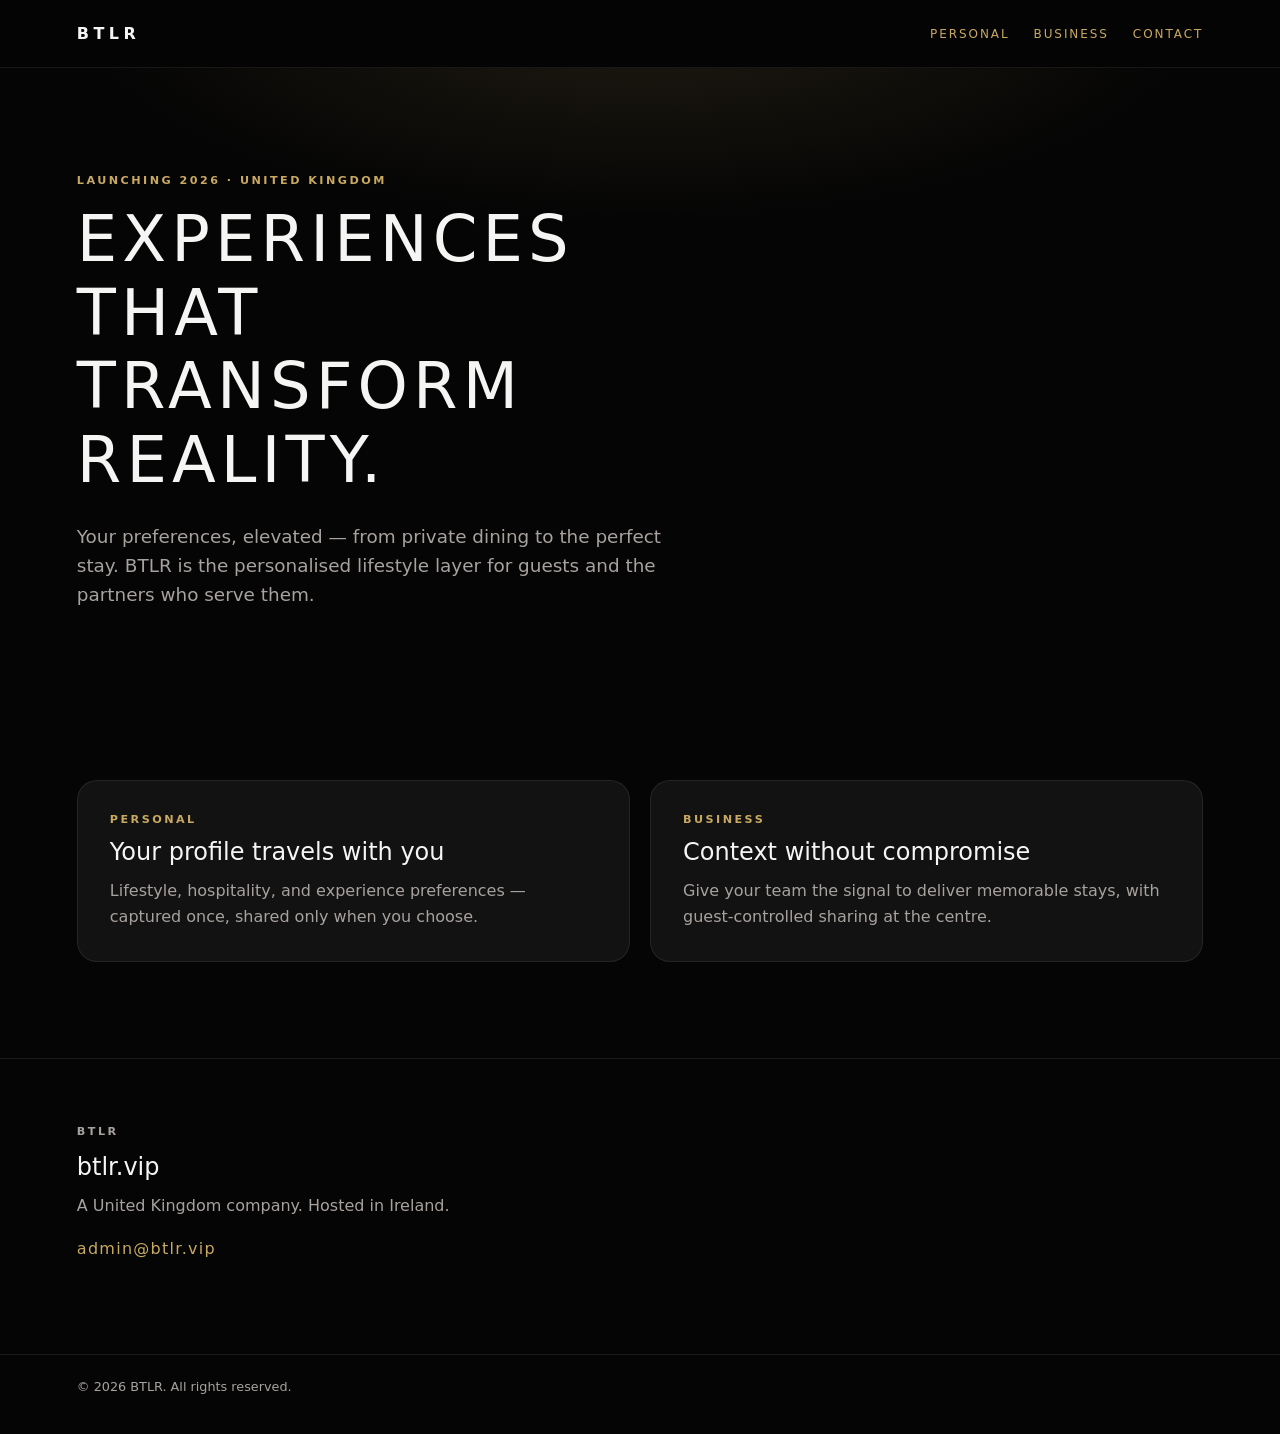
==== index.html @ 4a64e735 "Add BTLR public website for btlr.vip" ====
<!DOCTYPE html>
<html lang="en">
<head>
  <meta charset="UTF-8" />
  <meta name="viewport" content="width=device-width, initial-scale=1" />
  <title>BTLR — experiences that transform reality</title>
  <meta name="description" content="BTLR is a luxury lifestyle personalisation platform for guests and the hospitality partners who serve them." />
  <link rel="icon" href="/favicon.svg" type="image/svg+xml" />
  <link rel="stylesheet" href="/styles.css" />
</head>
<body>
  <header class="nav">
    <a class="logo" href="/">BTLR</a>
    <nav>
      <a href="#personal">Personal</a>
      <a href="#business">Business</a>
      <a href="#contact">Contact</a>
    </nav>
  </header>

  <main>
    <section class="hero">
      <p class="eyebrow">Launching 2026 · United Kingdom</p>
      <h1>Experiences that transform reality.</h1>
      <p class="lede">Your preferences, elevated — from private dining to the perfect stay. BTLR is the personalised lifestyle layer for guests and the partners who serve them.</p>
    </section>

    <section id="personal" class="grid">
      <article>
        <p class="eyebrow">Personal</p>
        <h2>Your profile travels with you</h2>
        <p>Lifestyle, hospitality, and experience preferences — captured once, shared only when you choose.</p>
      </article>
      <article id="business">
        <p class="eyebrow">Business</p>
        <h2>Context without compromise</h2>
        <p>Give your team the signal to deliver memorable stays, with guest-controlled sharing at the centre.</p>
      </article>
    </section>

    <section id="contact" class="contact">
      <p class="eyebrow">BTLR</p>
      <h2>btlr.vip</h2>
      <p>A United Kingdom company. Hosted in Ireland.</p>
      <a class="mail" href="mailto:admin@btlr.vip">admin@btlr.vip</a>
    </section>
  </main>

  <footer>
    <p>© 2026 BTLR. All rights reserved.</p>
  </footer>
</body>
</html>
---- styles.css ----
:root {
  --noir: #050505;
  --carbon: #0c0c0c;
  --mist: #f5f5f4;
  --silver: #a8a29e;
  --champagne: #c9a962;
  --border: rgba(255,255,255,0.08);
}
* { box-sizing: border-box; margin: 0; padding: 0; }
html, body { background: var(--noir); color: var(--mist); font-family: ui-sans-serif, system-ui, sans-serif; }
a { color: var(--champagne); text-decoration: none; }
.nav {
  display: flex; justify-content: space-between; align-items: center;
  padding: 1.5rem 6vw; border-bottom: 1px solid var(--border);
  position: sticky; top: 0; background: rgba(5,5,5,0.9); backdrop-filter: blur(12px);
}
.logo { letter-spacing: 0.28em; font-weight: 700; color: var(--mist); }
.nav nav { display: flex; gap: 1.5rem; font-size: 0.75rem; letter-spacing: 0.16em; text-transform: uppercase; }
.hero { min-height: 72vh; display: flex; flex-direction: column; justify-content: center; padding: 8vh 6vw; background: radial-gradient(ellipse 80% 60% at 50% -10%, rgba(201,169,98,0.14), transparent 55%); }
.eyebrow { color: var(--champagne); letter-spacing: 0.22em; text-transform: uppercase; font-size: 0.7rem; font-weight: 600; }
h1 { margin-top: 1rem; max-width: 16ch; font-weight: 300; letter-spacing: 0.08em; text-transform: uppercase; font-size: clamp(2rem, 6vw, 4rem); line-height: 1.15; }
.lede { margin-top: 1.5rem; max-width: 38rem; color: var(--silver); font-size: 1.15rem; font-weight: 300; line-height: 1.6; }
.grid { display: grid; gap: 1.25rem; padding: 4rem 6vw 6rem; grid-template-columns: repeat(auto-fit, minmax(260px, 1fr)); }
article { padding: 2rem; border: 1px solid var(--border); background: #121212; border-radius: 1.25rem; }
h2 { margin: 0.75rem 0 0.75rem; font-weight: 300; }
article p:last-child, .contact p { color: var(--silver); line-height: 1.6; }
.contact { padding: 4rem 6vw 6rem; border-top: 1px solid var(--border); }
.mail { display: inline-block; margin-top: 1.25rem; letter-spacing: 0.08em; }
footer { padding: 1.5rem 6vw 2.5rem; color: var(--silver); font-size: 0.8rem; border-top: 1px solid var(--border); }
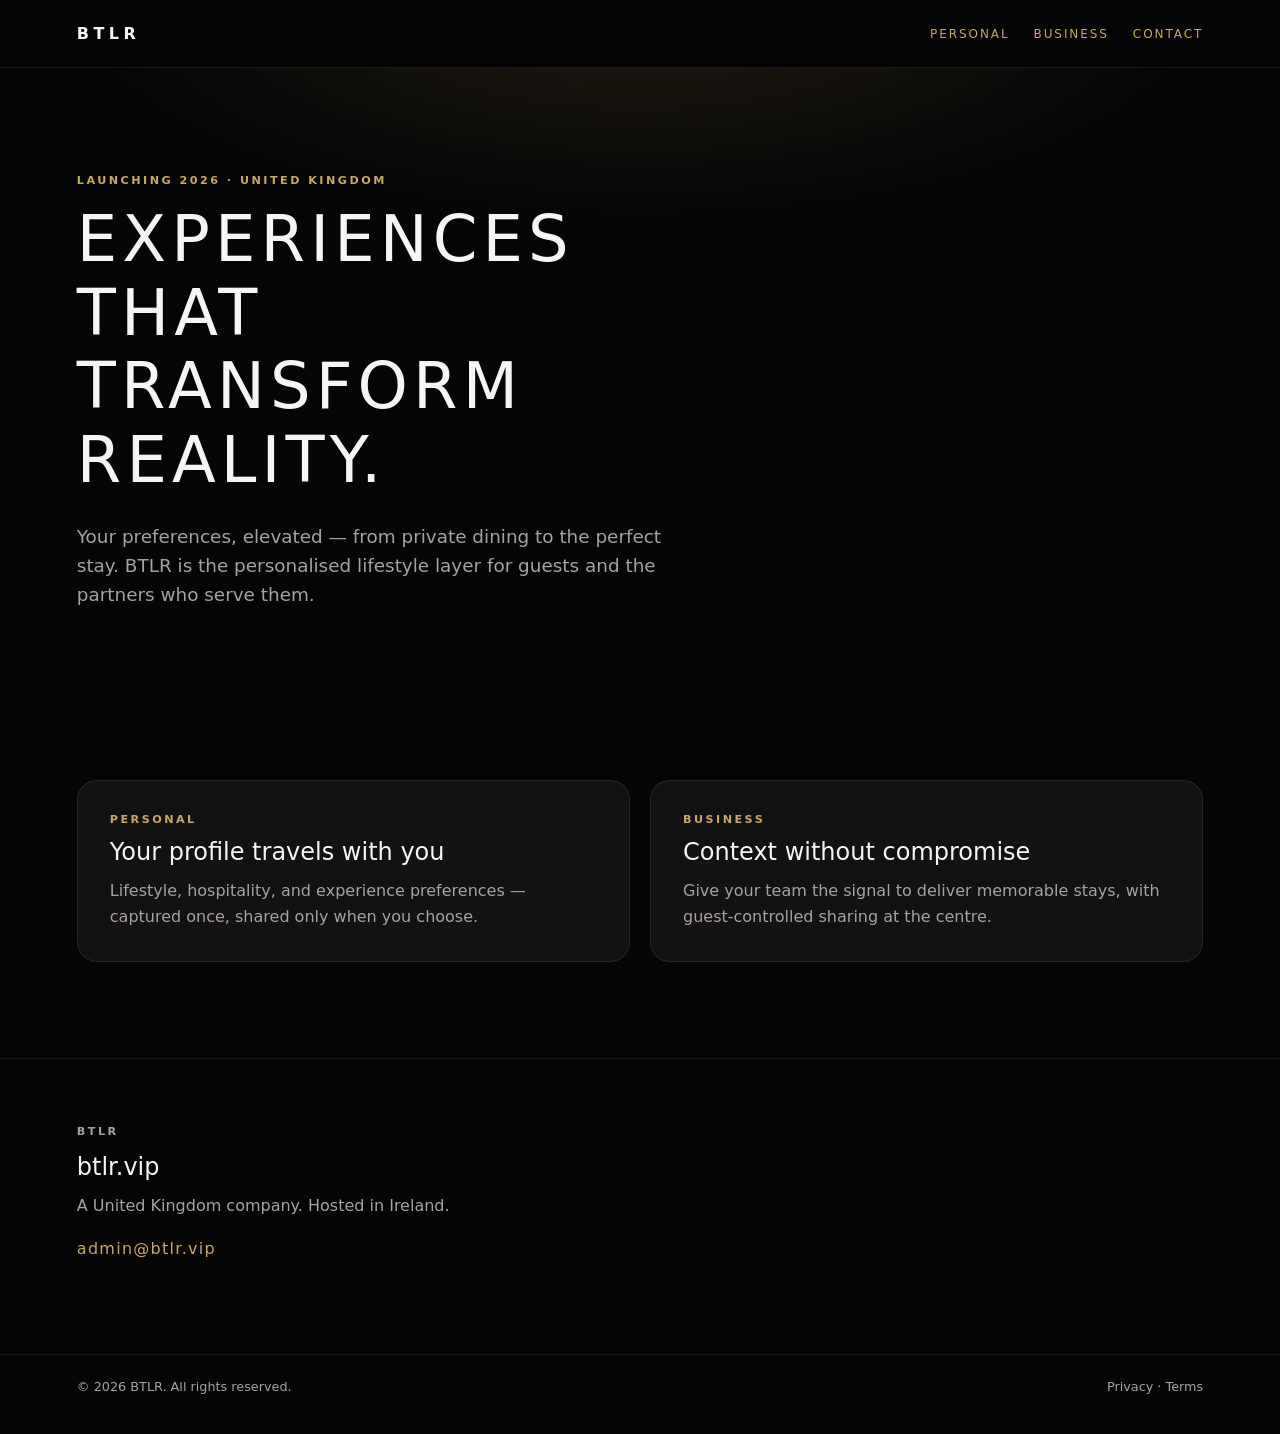
==== commit 511f4b12: "Add privacy and terms pages for App Store / legal" ====
--- a/index.html
+++ b/index.html
@@ -46,8 +46,9 @@
     </section>
   </main>
 
-  <footer>
+  <footer class="site-footer">
     <p>© 2026 BTLR. All rights reserved.</p>
+    <p class="footer-links"><a href="/privacy/">Privacy</a> · <a href="/terms/">Terms</a></p>
   </footer>
 </body>
 </html>
--- a/styles.css
+++ b/styles.css
@@ -26,4 +26,38 @@
 article p:last-child, .contact p { color: var(--silver); line-height: 1.6; }
 .contact { padding: 4rem 6vw 6rem; border-top: 1px solid var(--border); }
 .mail { display: inline-block; margin-top: 1.25rem; letter-spacing: 0.08em; }
-footer { padding: 1.5rem 6vw 2.5rem; color: var(--silver); font-size: 0.8rem; border-top: 1px solid var(--border); }
+footer, .site-footer {
+  padding: 1.5rem 6vw 2.5rem;
+  color: var(--silver);
+  font-size: 0.8rem;
+  border-top: 1px solid var(--border);
+  display: flex;
+  flex-wrap: wrap;
+  gap: 0.75rem 1.5rem;
+  justify-content: space-between;
+  align-items: center;
+}
+.footer-links a { color: var(--silver); }
+.footer-links a:hover { color: var(--champagne); }
+
+.legal {
+  max-width: 48rem;
+  margin: 0 auto;
+  padding: 4rem 6vw 5rem;
+}
+.legal h1 {
+  max-width: none;
+  text-transform: uppercase;
+  letter-spacing: 0.08em;
+  font-weight: 300;
+  font-size: clamp(1.75rem, 4vw, 2.75rem);
+}
+.legal-body {
+  margin-top: 2.5rem;
+  color: var(--silver);
+  font-size: 1.05rem;
+  font-weight: 300;
+  line-height: 1.75;
+}
+.legal-body p + p { margin-top: 1.25rem; }
+.legal-body a { color: var(--champagne); }
